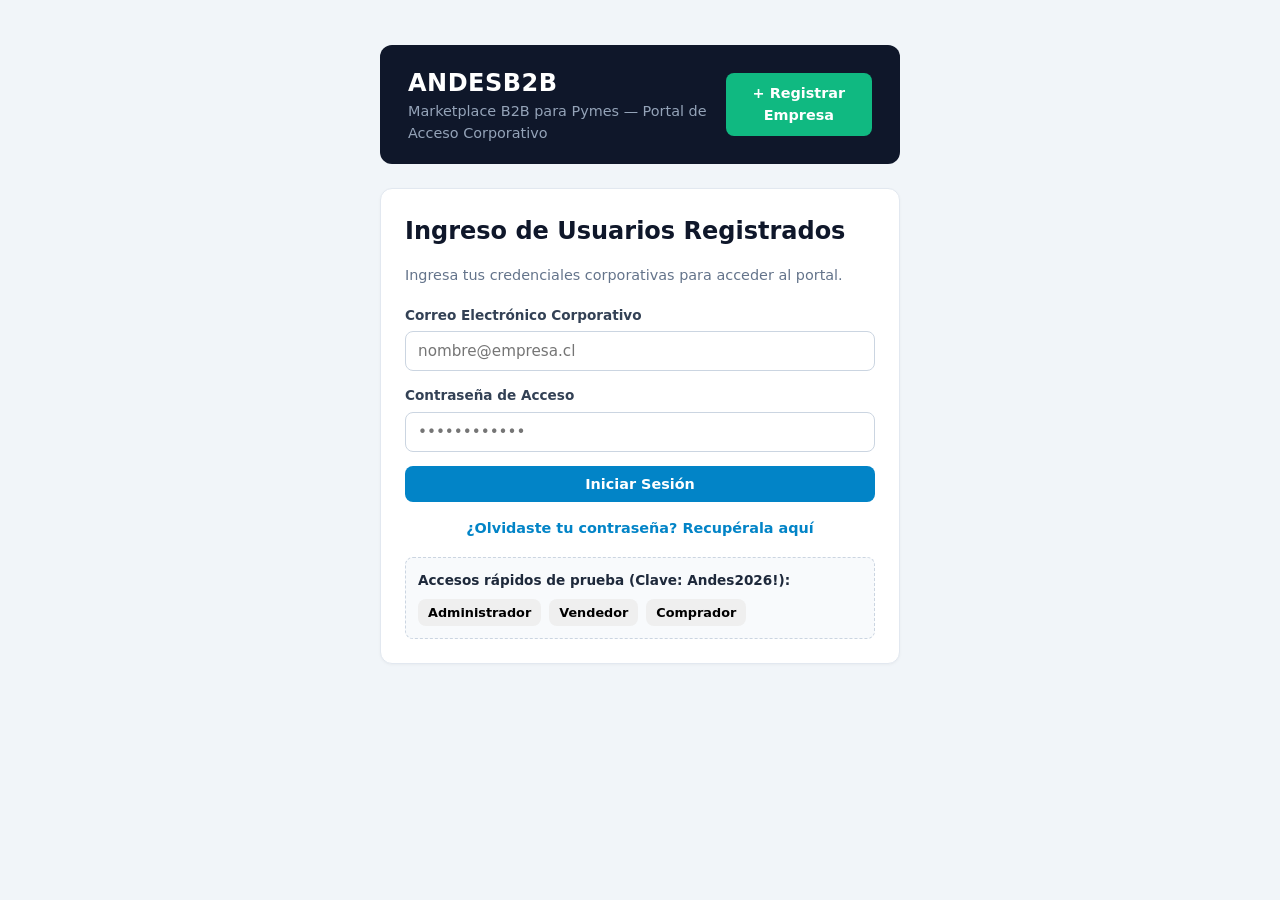
==== backend/src/main/resources/static/index.html @ 7d096dbf "Subida incial de proyecto" ====
<!DOCTYPE html>
<html lang="es">
<head>
    <meta charset="UTF-8">
    <meta name="viewport" content="width=device-width, initial-scale=1.0">
    <title>Iniciar Sesión — AndesB2B</title>
    <link rel="stylesheet" href="css/styles.css">
</head>
<body>
    <div class="auth-single-wrapper">
        <header class="public-header">
            <div>
                <h1>ANDESB2B</h1>
                <p>Marketplace B2B para Pymes — Portal de Acceso Corporativo</p>
            </div>
            <div>
                <a href="pantallas/registro.html" class="btn btn-success">+ Registrar Empresa</a>
            </div>
        </header>

        <div id="public-alert" class="alert hidden"></div>

        <div class="card auth-card-centered">
            <h2>Ingreso de Usuarios Registrados</h2>
            <p class="text-muted">Ingresa tus credenciales corporativas para acceder al portal.</p>

            <form id="form-login" onsubmit="iniciarSesion(event)" novalidate>
                <label>Correo Electrónico Corporativo</label>
                <input type="email" id="login-email" required placeholder="nombre@empresa.cl">

                <label>Contraseña de Acceso</label>
                <input type="password" id="login-password" required placeholder="••••••••••••">

                <button type="submit" class="btn btn-primary full-width">Iniciar Sesión</button>
            </form>

            <div class="auth-links">
                <a href="pantallas/recuperar.html">¿Olvidaste tu contraseña? Recupérala aquí</a>
            </div>

            <div class="demo-box">
                <p><strong>Accesos rápidos de prueba (Clave: Andes2026!):</strong></p>
                <div class="demo-buttons">
                    <button type="button" class="btn btn-sm" onclick="AutocompletarLogin('pfuentes@ferreteriaaustral.cl')">Administrador</button>
                    <button type="button" class="btn btn-sm" onclick="AutocompletarLogin('cgomez@ferreteriaaustral.cl')">Vendedor</button>
                    <button type="button" class="btn btn-sm" onclick="AutocompletarLogin('msoto@constructorasur.cl')">Comprador</button>
                </div>
            </div>
        </div>
    </div>

    <script src="js/validaciones.js"></script>
    <script src="js/auth.js"></script>
</body>
</html>
---- backend/src/main/resources/static/css/styles.css ----
* {
    box-sizing: border-box;
    margin: 0;
    padding: 0;
    font-family: 'Segoe UI', system-ui, -apple-system, sans-serif;
}

body {
    background-color: #f1f5f9;
    color: #1e293b;
    line-height: 1.5;
}

.hidden { display: none !important; }

/* Contenedores de Acceso Público */
.auth-wrapper {
    max-width: 1100px;
    margin: 30px auto;
    padding: 0 20px;
}

.auth-single-wrapper {
    max-width: 560px;
    margin: 45px auto;
    padding: 0 20px;
}

.auth-card-centered {
    padding: 32px;
}

.public-header {
    background-color: #0f172a;
    color: #ffffff;
    padding: 20px 28px;
    border-radius: 12px;
    display: flex;
    justify-content: space-between;
    align-items: center;
    margin-bottom: 24px;
}

.public-header h1 { font-size: 1.5rem; letter-spacing: 0.5px; }
.public-header p { color: #94a3b8; font-size: 0.9rem; }

.auth-grid {
    display: grid;
    grid-template-columns: 1fr 1fr;
    gap: 24px;
}

/* Tarjetas y Formularios */
.card {
    background: #ffffff;
    border: 1px solid #e2e8f0;
    border-radius: 12px;
    padding: 24px;
    margin-bottom: 20px;
    box-shadow: 0 1px 3px rgba(0,0,0,0.04);
}

.card h2, .card h3 {
    margin-bottom: 16px;
    color: #0f172a;
}

.section-subtitle {
    color: #0284c7 !important;
    font-size: 1rem;
    margin-bottom: 12px;
}

.text-muted {
    color: #64748b;
    font-size: 0.9rem;
    margin-bottom: 18px;
}

label {
    display: block;
    font-size: 0.85rem;
    font-weight: 600;
    margin-bottom: 6px;
    color: #334155;
}

input, select {
    width: 100%;
    padding: 10px 12px;
    border: 1px solid #cbd5e1;
    border-radius: 8px;
    margin-bottom: 14px;
    font-size: 0.95rem;
}

input:focus, select:focus {
    outline: none;
    border-color: #0284c7;
    box-shadow: 0 0 0 2px rgba(2,132,199,0.15);
}

.form-grid-2 {
    display: grid;
    grid-template-columns: 1fr 1fr;
    gap: 24px;
}

.form-grid-3 {
    display: grid;
    grid-template-columns: repeat(3, 1fr);
    gap: 16px;
}

/* Botones y Enlaces */
.btn, a.btn {
    padding: 10px 18px;
    border: none;
    border-radius: 8px;
    font-weight: 600;
    cursor: pointer;
    font-size: 0.9rem;
    text-decoration: none;
    display: inline-block;
    text-align: center;
    transition: opacity 0.15s;
}

.btn:hover, a.btn:hover { opacity: 0.92; }
.btn-primary { background-color: #0284c7; color: #fff; }
.btn-success { background-color: #10b981; color: #fff; }
.btn-danger { background-color: #ef4444; color: #fff; }
.btn-dark { background-color: #0f172a; color: #fff; }
.btn-outline { background-color: #e2e8f0; color: #334155; }
.btn-sm { padding: 6px 10px; font-size: 0.8rem; }
.full-width { width: 100%; }

.auth-links {
    margin-top: 16px;
    text-align: center;
    font-size: 0.9rem;
}

.auth-links a {
    color: #0284c7;
    text-decoration: none;
    font-weight: 600;
}

.auth-links a:hover {
    text-decoration: underline;
}

.demo-box {
    margin-top: 18px;
    padding: 12px;
    background: #f8fafc;
    border: 1px dashed #cbd5e1;
    border-radius: 8px;
    font-size: 0.85rem;
}

.demo-buttons {
    display: flex;
    gap: 8px;
    margin-top: 8px;
    flex-wrap: wrap;
}

/* Layout Principal con Barra Lateral */
.app-layout {
    display: flex;
    min-height: 100vh;
}

.sidebar {
    width: 260px;
    background-color: #0f172a;
    color: #f8fafc;
    display: flex;
    flex-direction: column;
    justify-content: space-between;
    padding: 20px;
    flex-shrink: 0;
}

.brand h2 { font-size: 1.35rem; color: #fff; }
.brand span { font-size: 0.8rem; color: #94a3b8; }

.nav-menu { margin: 24px 0; flex-grow: 1; }
.nav-group { margin-bottom: 18px; }
.nav-title {
    display: block;
    font-size: 0.72rem;
    font-weight: 700;
    color: #38bdf8;
    margin-bottom: 8px;
    letter-spacing: 0.5px;
}

.nav-link {
    width: 100%;
    text-align: left;
    background: transparent;
    border: none;
    color: #cbd5e1;
    padding: 9px 12px;
    border-radius: 8px;
    cursor: pointer;
    font-size: 0.9rem;
    margin-bottom: 4px;
}

.nav-link:hover, .nav-link.active {
    background-color: #0284c7;
    color: #ffffff;
}

.user-card {
    background-color: #1e293b;
    padding: 14px;
    border-radius: 10px;
    display: flex;
    flex-direction: column;
    gap: 4px;
    font-size: 0.85rem;
}

.badge-role { color: #38bdf8; font-weight: 600; }

/* Contenido Principal */
.main-content {
    flex-grow: 1;
    padding: 24px 32px;
    overflow-x: hidden;
}

.topbar {
    display: flex;
    justify-content: space-between;
    align-items: center;
    background: #fff;
    padding: 16px 24px;
    border-radius: 12px;
    border: 1px solid #e2e8f0;
    margin-bottom: 24px;
}

.comision-pill {
    background: #eff6ff;
    border: 1px solid #bfdbfe;
    color: #1d4ed8;
    padding: 8px 14px;
    border-radius: 8px;
    font-size: 0.9rem;
}

/* KPIs y Grillas */
.kpi-grid {
    display: grid;
    grid-template-columns: repeat(3, 1fr);
    gap: 20px;
}

.kpi-card h3 { font-size: 1.7rem; margin: 8px 0; }
.kpi-label { font-size: 0.78rem; font-weight: 700; color: #64748b; }
.kpi-danger { background: #fef2f2; border-color: #fecaca; }
.kpi-danger h3 { color: #dc2626; }

.filter-bar {
    display: grid;
    grid-template-columns: 2fr 1fr;
    gap: 16px;
    margin-bottom: 16px;
}

.product-grid {
    display: grid;
    grid-template-columns: repeat(auto-fill, minmax(250px, 1fr));
    gap: 18px;
}

.product-item {
    border: 1px solid #e2e8f0;
    border-radius: 10px;
    padding: 16px;
    background: #f8fafc;
}

.product-price {
    font-size: 1.25rem;
    font-weight: 700;
    color: #0284c7;
    margin: 8px 0;
}

/* Tablas */
.table-responsive { overflow-x: auto; }
table {
    width: 100%;
    border-collapse: collapse;
    font-size: 0.9rem;
}

th {
    background-color: #0f172a;
    color: #ffffff;
    text-align: left;
    padding: 11px 14px;
    font-size: 0.8rem;
}

td {
    padding: 12px 14px;
    border-bottom: 1px solid #e2e8f0;
}

.badge {
    padding: 4px 10px;
    border-radius: 999px;
    font-size: 0.75rem;
    font-weight: 700;
}

.badge-warn { background: #fef3c7; color: #b45309; }
.badge-info { background: #e0f2fe; color: #0369a1; }
.badge-success { background: #d1fae5; color: #047857; }
.badge-danger { background: #fee2e2; color: #b91c1c; }

/* Alertas */
.alert {
    padding: 12px 18px;
    border-radius: 8px;
    margin-bottom: 18px;
    font-weight: 600;
    background: #e0f2fe;
    color: #0369a1;
    border: 1px solid #bae6fd;
}

.alert-danger {
    background: #fef2f2 !important;
    color: #b91c1c !important;
    border: 1px solid #fecaca !important;
}

.alert-success {
    background: #f0fdf4 !important;
    color: #047857 !important;
    border: 1px solid #bbf7d0 !important;
}

.simulador-box {
    background: #f0fdf4;
    border: 1px solid #bbf7d0;
    padding: 10px;
    border-radius: 8px;
    font-size: 0.85rem;
}

/* Diseño Responsivo */
@media (max-width: 900px) {
    .app-layout { flex-direction: column; }
    .sidebar { width: 100%; }
    .auth-grid, .form-grid-2, .form-grid-3, .kpi-grid, .filter-bar {
        grid-template-columns: 1fr;
    }
    .topbar { flex-direction: column; gap: 10px; align-items: flex-start; }
}
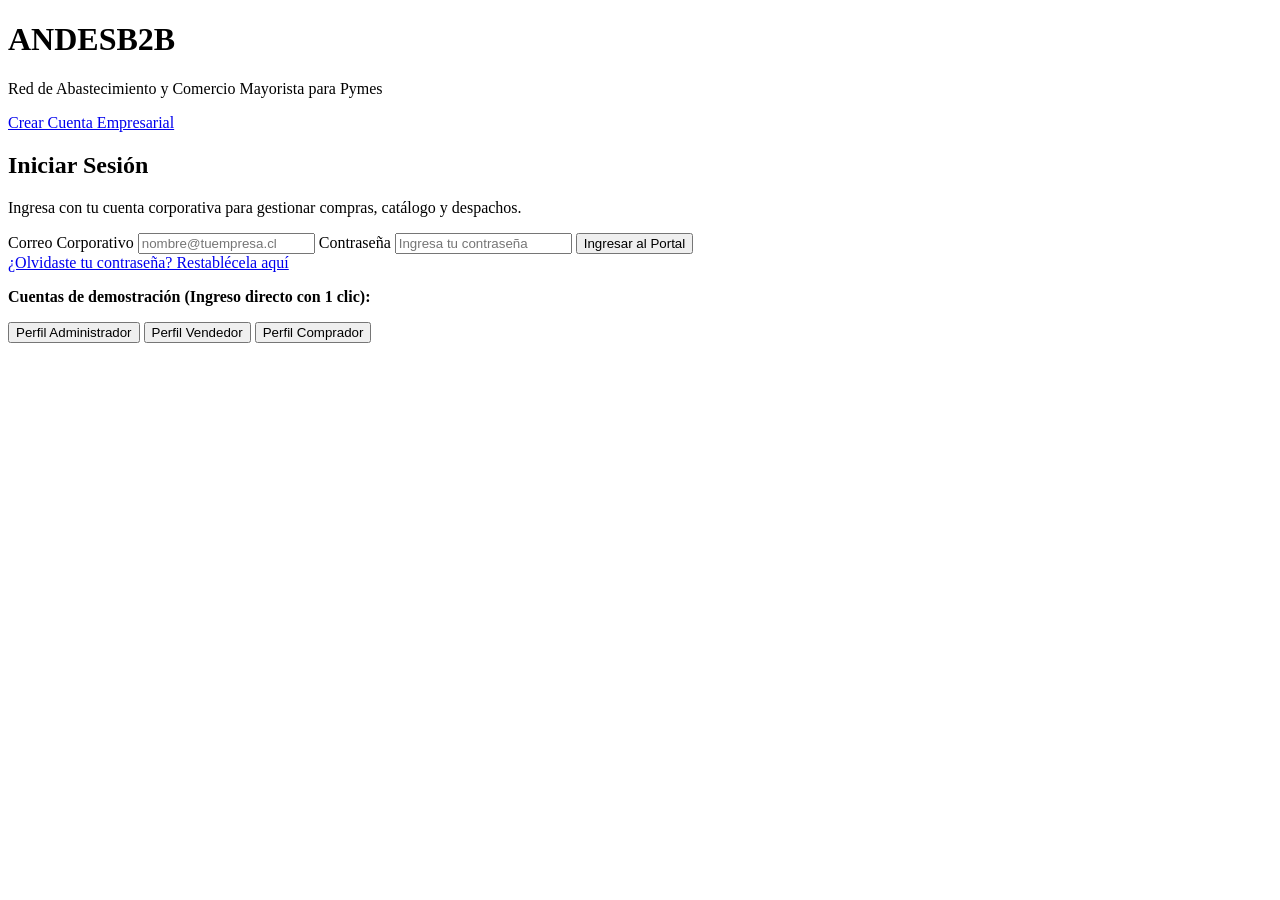
==== commit a54d715f: "Acutalizacion de modilos y estilos" ====
--- a/backend/src/main/resources/static/index.html
+++ b/backend/src/main/resources/static/index.html
@@ -3,53 +3,53 @@
 <head>
     <meta charset="UTF-8">
     <meta name="viewport" content="width=device-width, initial-scale=1.0">
-    <title>Iniciar Sesión — AndesB2B</title>
-    <link rel="stylesheet" href="css/styles.css">
+    <title>Acceso Corporativo — AndesB2B</title>
+    <link rel="stylesheet" href="/css/styles.css">
 </head>
 <body>
     <div class="auth-single-wrapper">
         <header class="public-header">
             <div>
                 <h1>ANDESB2B</h1>
-                <p>Marketplace B2B para Pymes — Portal de Acceso Corporativo</p>
+                <p>Red de Abastecimiento y Comercio Mayorista para Pymes</p>
             </div>
             <div>
-                <a href="pantallas/registro.html" class="btn btn-success">+ Registrar Empresa</a>
+                <a href="/pantallas/registro.html" class="btn btn-success">Crear Cuenta Empresarial</a>
             </div>
         </header>
 
         <div id="public-alert" class="alert hidden"></div>
 
         <div class="card auth-card-centered">
-            <h2>Ingreso de Usuarios Registrados</h2>
-            <p class="text-muted">Ingresa tus credenciales corporativas para acceder al portal.</p>
+            <h2>Iniciar Sesión</h2>
+            <p class="text-muted">Ingresa con tu cuenta corporativa para gestionar compras, catálogo y despachos.</p>
 
             <form id="form-login" onsubmit="iniciarSesion(event)" novalidate>
-                <label>Correo Electrónico Corporativo</label>
-                <input type="email" id="login-email" required placeholder="nombre@empresa.cl">
+                <label>Correo Corporativo</label>
+                <input type="email" id="login-email" required placeholder="nombre@tuempresa.cl">
 
-                <label>Contraseña de Acceso</label>
-                <input type="password" id="login-password" required placeholder="••••••••••••">
+                <label>Contraseña</label>
+                <input type="password" id="login-password" required placeholder="Ingresa tu contraseña">
 
-                <button type="submit" class="btn btn-primary full-width">Iniciar Sesión</button>
+                <button type="submit" class="btn btn-primary full-width">Ingresar al Portal</button>
             </form>
 
             <div class="auth-links">
-                <a href="pantallas/recuperar.html">¿Olvidaste tu contraseña? Recupérala aquí</a>
+                <a href="/pantallas/recuperar.html">¿Olvidaste tu contraseña? Restablécela aquí</a>
             </div>
 
             <div class="demo-box">
-                <p><strong>Accesos rápidos de prueba (Clave: Andes2026!):</strong></p>
+                <p><strong>Cuentas de demostración (Ingreso directo con 1 clic):</strong></p>
                 <div class="demo-buttons">
-                    <button type="button" class="btn btn-sm" onclick="AutocompletarLogin('pfuentes@ferreteriaaustral.cl')">Administrador</button>
-                    <button type="button" class="btn btn-sm" onclick="AutocompletarLogin('cgomez@ferreteriaaustral.cl')">Vendedor</button>
-                    <button type="button" class="btn btn-sm" onclick="AutocompletarLogin('msoto@constructorasur.cl')">Comprador</button>
+                    <button type="button" class="btn btn-sm" onclick="AutocompletarLogin('pfuentes@ferreteriaaustral.cl')">Perfil Administrador</button>
+                    <button type="button" class="btn btn-sm" onclick="AutocompletarLogin('cgomez@ferreteriaaustral.cl')">Perfil Vendedor</button>
+                    <button type="button" class="btn btn-sm" onclick="AutocompletarLogin('msoto@constructorasur.cl')">Perfil Comprador</button>
                 </div>
             </div>
         </div>
     </div>
 
-    <script src="js/validaciones.js"></script>
-    <script src="js/auth.js"></script>
+    <script src="/js/validaciones.js"></script>
+    <script src="/js/auth.js"></script>
 </body>
 </html>
